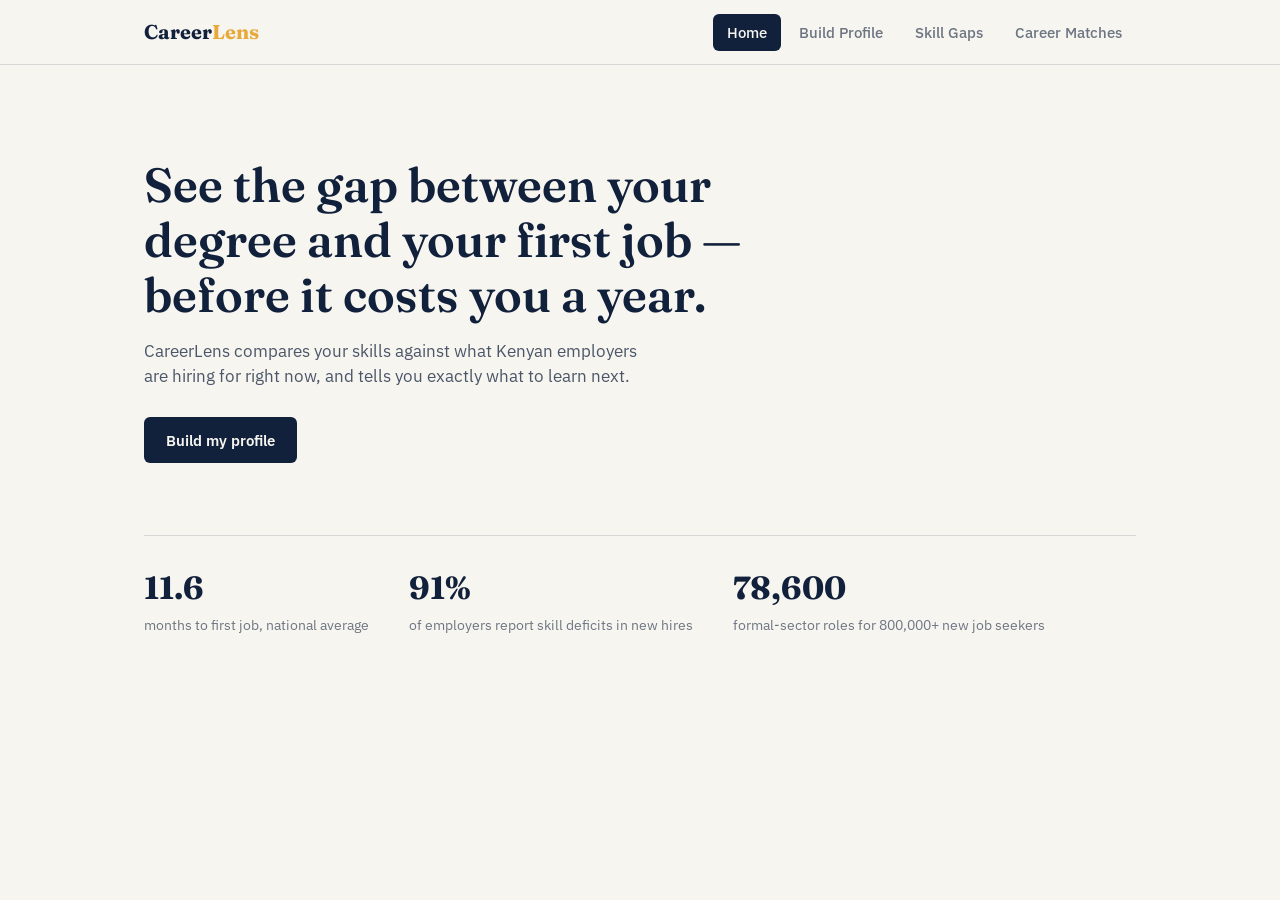
==== index.html @ 1dc39da6 "Rename careerlens.html to index.html" ====
<!DOCTYPE html>
<html lang="en">
<head>
<meta charset="UTF-8">
<meta name="viewport" content="width=device-width, initial-scale=1, viewport-fit=cover">
<title>CareerLens</title>
<link rel="preconnect" href="https://fonts.googleapis.com">
<link rel="preconnect" href="https://fonts.gstatic.com" crossorigin>
<link href="https://fonts.googleapis.com/css2?family=Fraunces:opsz,wght@9..144,400;9..144,600;9..144,700&family=IBM+Plex+Sans:wght@400;500;600&display=swap" rel="stylesheet">
<link rel="stylesheet" href="careerlens.css">
</head>
<body>
<nav>
  <div class="wrap">
    <div class="brand">Career<span>Lens</span></div>
    <div class="tabs" role="tablist" aria-label="Sections">
      <button class="tab-btn active" data-view="home">Home</button>
      <button class="tab-btn" data-view="profile">Build Profile</button>
      <button class="tab-btn" data-view="gaps">Skill Gaps</button>
      <button class="tab-btn" data-view="matches">Career Matches</button>
    </div>
  </div>
</nav>

<section class="view active" id="home">
  <div class="wrap">
    <div class="hero">
      <h1>See the gap between your degree and your first job — before it costs you a year.</h1>
      <p>CareerLens compares your skills against what Kenyan employers are hiring for right now, and tells you exactly what to learn next.</p>
      <button class="cta" onclick="showView('profile')">Build my profile</button>
    </div>
    <div class="stat-row">
      <div class="stat"><b>11.6</b><span>months to first job, national average</span></div>
      <div class="stat"><b>91%</b><span>of employers report skill deficits in new hires</span></div>
      <div class="stat"><b>78,600</b><span>formal-sector roles for 800,000+ new job seekers</span></div>
    </div>
  </div>
</section>

<section class="view" id="profile">
  <div class="wrap">
    <h2 class="section-title">Build your profile</h2>
    <p class="subtitle">This powers your skill-gap analysis and career matches — it takes about two minutes.</p>
    <div class="form-grid">
      <div class="field"><label for="name">Full name</label><input id="name" type="text" placeholder="e.g. James Ngare"></div>
      <div class="field"><label for="programme">Programme</label>
        <select id="programme">
          <option>BSc Software Engineering</option>
          <option>BCom Finance</option>
          <option>BSc Information Technology</option>
          <option>BA Communication</option>
        </select>
      </div>
      <div class="field full"><label>Skills you already have</label>
        <div class="chip-select" id="skillChips">
          <span class="chip">Python</span>
          <span class="chip">Excel</span>
          <span class="chip">SQL</span>
          <span class="chip">Public Speaking</span>
          <span class="chip">Figma</span>
          <span class="chip">Git</span>
          <span class="chip">Data Analysis</span>
          <span class="chip">Cloud Basics</span>
        </div>
      </div>
      <div class="field full">
        <label for="goal">Target career</label>
        <select id="goal">
          <option>Software Developer</option>
          <option>Data Analyst</option>
          <option>Digital Marketer</option>
        </select>
      </div>
      <div class="field full">
        <button class="cta" onclick="showView('gaps')">See my skill gaps</button>
      </div>
    </div>
  </div>
</section>

<section class="view" id="gaps">
  <div class="wrap">
    <h2 class="section-title">Skill gap analysis — Software Developer</h2>
    <p class="subtitle">Matched against 340 recent job listings scraped from local job boards.</p>
    <div class="legend">
      <span><i class="dot" style="background:var(--teal)"></i>You have this</span>
      <span><i class="dot" style="background:var(--clay)"></i>Gap to close</span>
    </div>
    <div id="gapList"></div>
  </div>
</section>

<section class="view" id="matches">
  <div class="wrap">
    <h2 class="section-title">Career matches for you</h2>
    <p class="subtitle">Ranked by how closely your current skill set fits real, currently-open roles.</p>
    <div class="job-list" id="jobList"></div>
  </div>
</section>
<script src="careerlens.js"></script>  
</body>
</html>
---- careerlens.css ----
:root {
  --ink: #12213B;
  --paper: #F7F5F0;
  --gold: #E8A93B;
  --teal: #3C7A6C;
  --clay: #C1543C;
  --paper-dim: #EDEAE1;
  --line: rgba(18, 33, 59, 0.14);
  box-sizing: border-box;
  padding-top: env(safe-area-inset-top, 0px);
  padding-bottom: env(safe-area-inset-bottom, 0px);
}

* {
  box-sizing: inherit;
  margin: 0;
  padding: 0;
}

html {
  scroll-padding-top: env(safe-area-inset-top, 0px);
}

body {
  font-family: 'IBM Plex Sans', sans-serif;
  background: var(--paper);
  color: var(--ink);
  min-height: 100%;
  line-height: 1.5;
}

h1,h2,h3 {
  font-family: 'Fraunces', serif;
  font-weight: 600;
  line-height: 1.15;
}

.wrap {
  max-width: 1040px;
  margin: 0 auto;
  padding: 0 24px;
}

nav {
  position: sticky;
  top: 0;
  top: env(safe-area-inset-top, 0px);
  background: var(--paper);
  border-bottom: 1px solid var(--line);
  z-index: 10;
}

nav .wrap {
  display: flex;
  align-items: center;
  justify-content: space-between;
  height: 64px;
}

.brand {
  font-family: 'Fraunces', serif;
  font-weight: 700;
  font-size: 1.25rem;
}

.brand span {
  color: var(--gold);
}

.tabs {
  display: flex;
  gap: 4px;
}

.tab-btn {
  background: none;
  border: none;
  font: 500 0.92rem 'IBM Plex Sans', sans-serif;
  color: var(--ink);
  padding: 9px 14px;
  border-radius: 6px;
  cursor: pointer;
  opacity: 0.6;
}

.tab-btn:hover {
  opacity: 0.85;
}

.tab-btn.active {
  opacity: 1;
  background: var(--ink);
  color: var(--paper);
}

.tab-btn:focus-visible {
  outline: 2px solid var(--teal);
  outline-offset: 2px;
}

section.view {
  display: none;
  padding: 56px 0 80px;
}

section.view.active {
  display: block;
}

/* Landing */
.hero {
  padding: 36px 0 16px;
  max-width: 640px;
}

.hero h1 {
  font-size: clamp(2.1rem, 4.2vw, 3rem);
  margin-bottom: 16px;
}

.hero p {
  font-size: 1.05rem;
  color: rgba(18, 33, 59, 0.75);
  max-width: 520px;
  margin-bottom: 28px;
}

.cta {
  background: var(--ink);
  color: var(--paper);
  border: none;
  font: 600 0.95rem 'IBM Plex Sans', sans-serif;
  padding: 13px 22px;
  border-radius: 6px;
  cursor: pointer;
}

.cta:focus-visible {
  outline: 2px solid var(--gold);
  outline-offset: 2px;
}

.stat-row {
  display: flex;
  gap: 40px;
  margin-top: 56px;
  flex-wrap: wrap;
  border-top: 1px solid var(--line);
  padding-top: 28px;
}

.stat b {
  font-family: 'Fraunces', serif;
  font-size: 2rem;
  display: block;
  color: var(--ink);
}

.stat span {
  font-size: 0.85rem;
  color: rgba(18, 33, 59, 0.6);
}

/* Forms */
.form-grid {
  display: grid;
  grid-template-columns: 1fr 1fr;
  gap: 20px;
  max-width: 640px;
}

.field {
  display: flex;
  flex-direction: column;
  gap: 6px;
}

.field.full {
  grid-column: 1/-1;
}

label {
  font-size: 0.85rem;
  font-weight: 500;
}

input,select {
  font: 400 0.95rem 'IBM Plex Sans', sans-serif;
  padding: 10px 12px;
  border: 1px solid var(--line);
  border-radius: 6px;
  background: #fff;
  color: var(--ink);
}

input:focus-visible,
select:focus-visible {
  outline: 2px solid var(--teal);
  outline-offset: 1px;
}

.chip-select {
  display: flex;
  flex-wrap: wrap;
  gap: 8px;
}

.chip {
  border: 1px solid var(--line);
  border-radius: 20px;
  padding: 7px 14px;
  font-size: 0.85rem;
  cursor: pointer;
  background: #fff;
  user-select: none;
}

.chip.picked {
  background: var(--ink);
  color: var(--paper);
  border-color: var(--ink);
}

h2.section-title {
  font-size: 1.6rem;
  margin-bottom: 6px;
}

.subtitle {
  color: rgba(18, 33, 59, 0.65);
  margin-bottom: 32px;
  max-width: 560px;
}

/* Skill gap dashboard */
.gap-row {
  display: grid;
  grid-template-columns: 160px 1fr 60px;
  align-items: center;
  gap: 14px;
  padding: 12px 0;
  border-bottom: 1px solid var(--line);
}

.gap-row .bar-track {
  background: var(--paper-dim);
  border-radius: 5px;
  height: 10px;
  overflow: hidden;
}

.gap-row .bar-fill {
  height: 100%;
  border-radius: 5px;
}

.gap-row .pct {
  font-size: 0.85rem;
  text-align: right;
  font-weight: 500;
}

.legend {
  display: flex;
  gap: 22px;
  margin: 10px 0 26px;
  font-size: 0.82rem;
}

.legend span {
  display: inline-flex;
  align-items: center;
  gap: 6px;
}

.dot {
  width: 9px;
  height: 9px;
  border-radius: 50%;
  display: inline-block;
}

/* Career matches */
.job-list {
  display: flex;
  flex-direction: column;
  gap: 0;
}

.job {
  display: grid;
  grid-template-columns: 1fr 90px;
  gap: 16px;
  align-items: start;
  padding: 22px 0;
  border-bottom: 1px solid var(--line);
}

.job h3 {
  font-size: 1.08rem;
  margin-bottom: 4px;
}

.job .employer {
  font-size: 0.85rem;
  color: rgba(18, 33, 59, 0.6);
  margin-bottom: 10px;
}

.job .tags {
  display: flex;
  flex-wrap: wrap;
  gap: 6px;
}

.tag {
  font-size: 0.72rem;
  padding: 3px 9px;
  border-radius: 12px;
  background: var(--paper-dim);
}

.tag.missing {
  background: rgba(193, 84, 60, 0.14);
  color: var(--clay);
}

.match {
  text-align: right;
}

.match b {
  font-family: 'Fraunces', serif;
  font-size: 1.5rem;
}

.match span {
  display: block;
  font-size: 0.72rem;
  color: rgba(18, 33, 59, 0.6);
}

@media (max-width:640px) {
  .form-grid {
    grid-template-columns: 1fr;
  }

  .tabs {
    gap: 0;
  }

  .tab-btn {
    padding: 8px 9px;
    font-size: 0.82rem;
  }

  .gap-row {
    grid-template-columns: 110px 1fr 44px;
  }
}
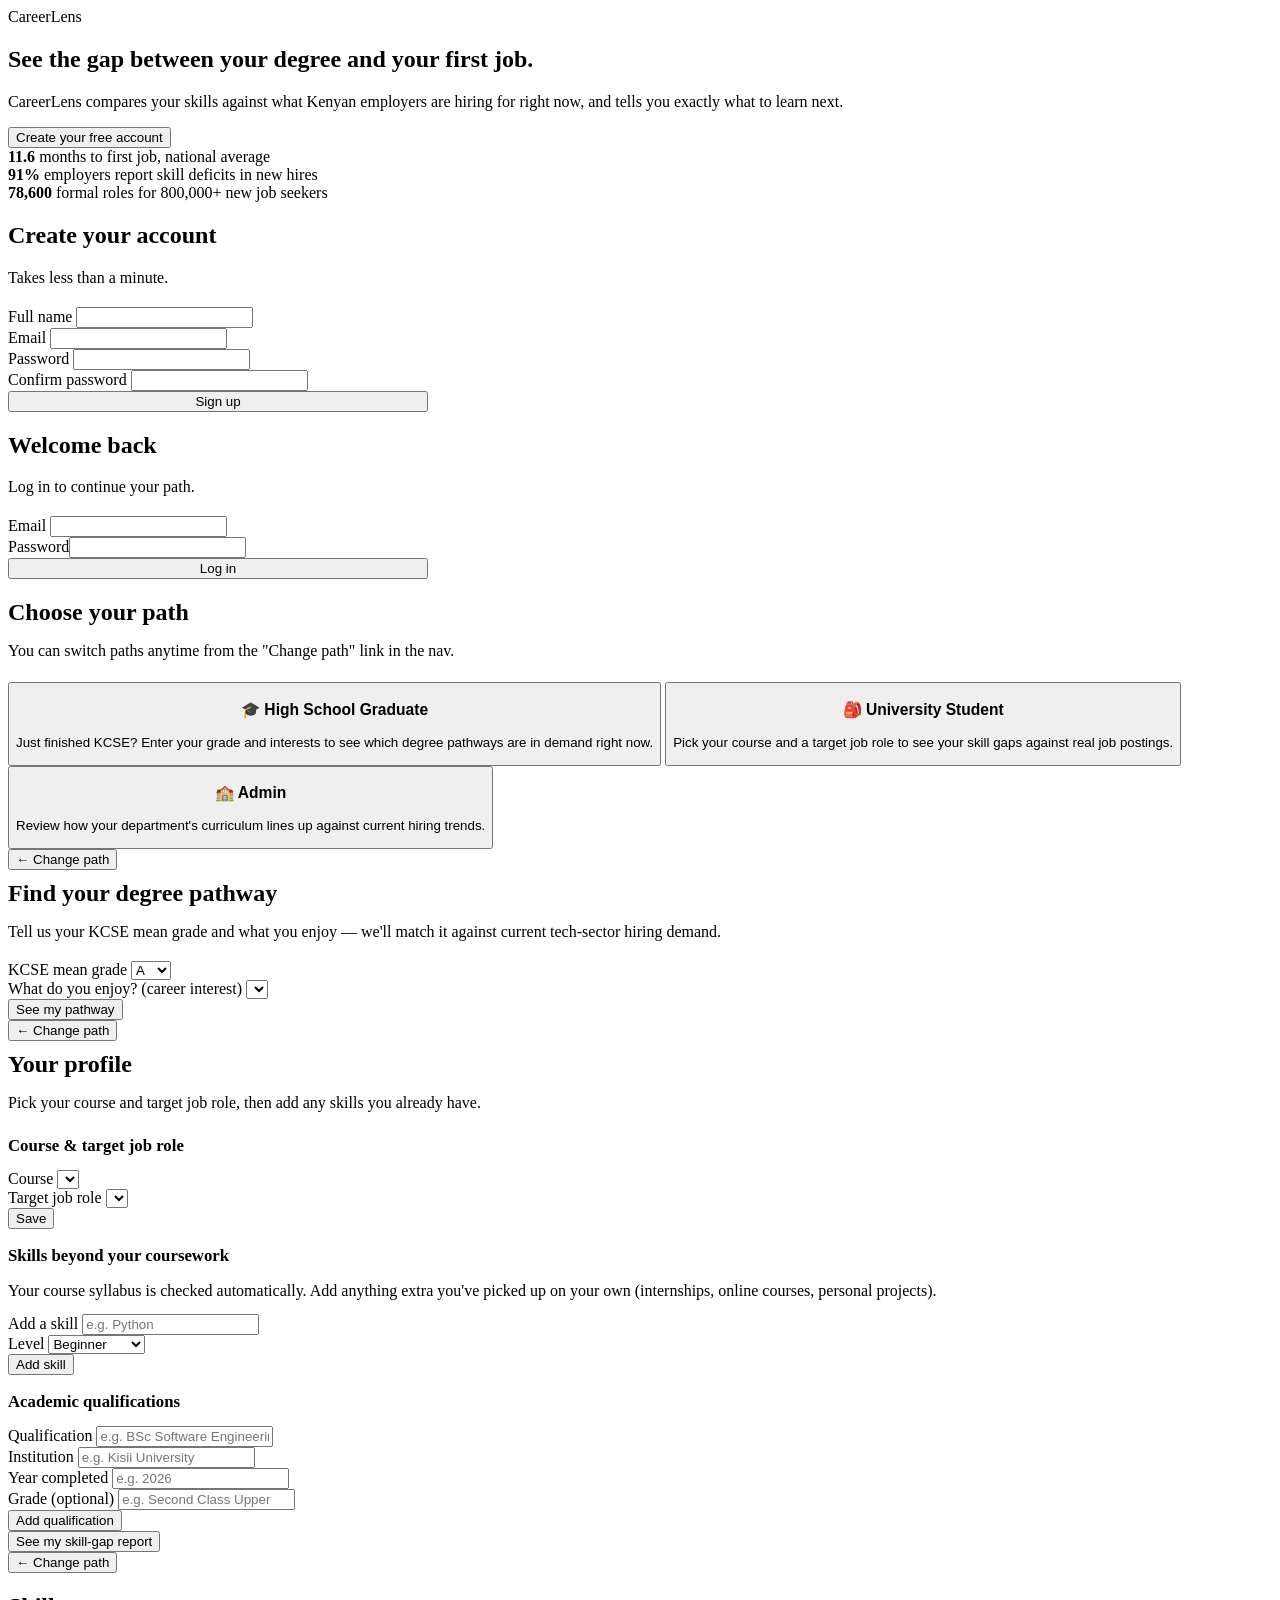
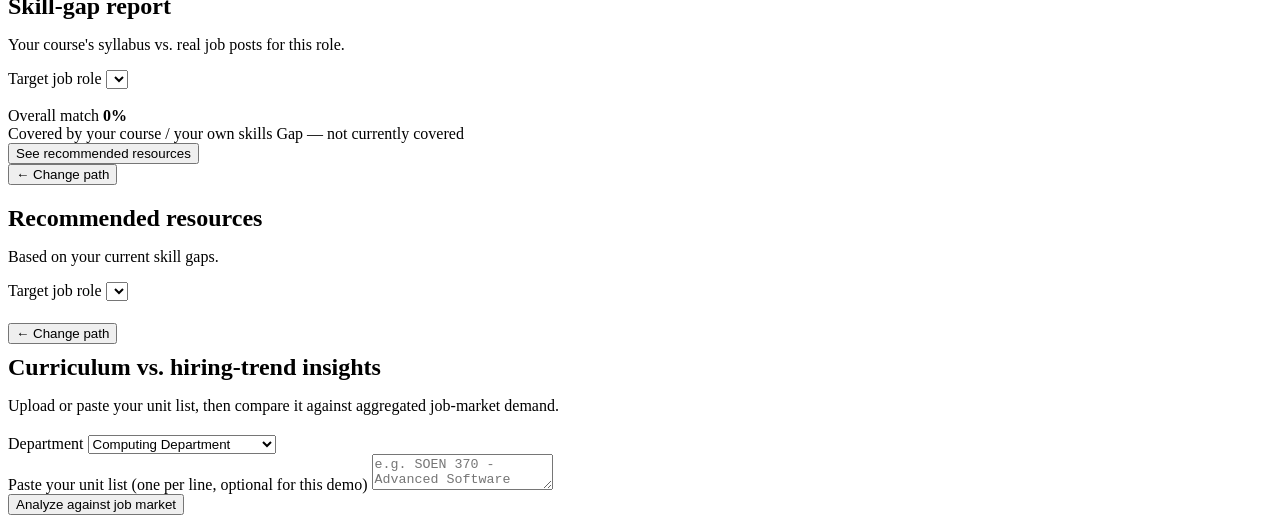
==== commit d3f0c709: "Refactor index.html for improved structure and styling" ====
--- a/index.html
+++ b/index.html
@@ -6,97 +6,292 @@
 <title>CareerLens</title>
 <link rel="preconnect" href="https://fonts.googleapis.com">
 <link rel="preconnect" href="https://fonts.gstatic.com" crossorigin>
-<link href="https://fonts.googleapis.com/css2?family=Fraunces:opsz,wght@9..144,400;9..144,600;9..144,700&family=IBM+Plex+Sans:wght@400;500;600&display=swap" rel="stylesheet">
-<link rel="stylesheet" href="careerlens.css">
+<link href="https://fonts.googleapis.com/css2?family=Fraunces:opsz,wght@9..144,600;9..144,700&family=IBM+Plex+Sans:wght@400;500;600&display=swap" rel="stylesheet">
+<link rel="stylesheet" href="careerLens.css">
 </head>
 <body>
-<nav>
-  <div class="wrap">
-    <div class="brand">Career<span>Lens</span></div>
-    <div class="tabs" role="tablist" aria-label="Sections">
-      <button class="tab-btn active" data-view="home">Home</button>
-      <button class="tab-btn" data-view="profile">Build Profile</button>
-      <button class="tab-btn" data-view="gaps">Skill Gaps</button>
-      <button class="tab-btn" data-view="matches">Career Matches</button>
-    </div>
-  </div>
-</nav>
-
-<section class="view active" id="home">
-  <div class="wrap">
-    <div class="hero">
-      <h1>See the gap between your degree and your first job — before it costs you a year.</h1>
-      <p>CareerLens compares your skills against what Kenyan employers are hiring for right now, and tells you exactly what to learn next.</p>
-      <button class="cta" onclick="showView('profile')">Build my profile</button>
-    </div>
-    <div class="stat-row">
-      <div class="stat"><b>11.6</b><span>months to first job, national average</span></div>
-      <div class="stat"><b>91%</b><span>of employers report skill deficits in new hires</span></div>
-      <div class="stat"><b>78,600</b><span>formal-sector roles for 800,000+ new job seekers</span></div>
-    </div>
-  </div>
-</section>
-
+
+<nav><div class="row">
+  <div class="brand">Career<span>Lens</span></div>
+  <div class="tabs" id="tabs"></div>
+</div></nav>
+
+<section class="view active" id="home"><div class="wrap">
+  <div class="hero">
+    <h1>See the gap between your degree and your first job.</h1>
+    <p>CareerLens compares your skills against what Kenyan employers are hiring for right now, and tells you exactly what to learn next.</p>
+    <button class="btn btn-primary" id="homeCta">Create your free account</button>
+  </div>
+  <div class="stat-row">
+    <div class="stat"><b>11.6</b>
+      <span>months to first job, national average</span>
+    </div>
+    <div class="stat"><b>91%</b>
+      <span>employers report skill deficits in new hires</span>
+    </div>
+    <div class="stat"><b>78,600</b>
+      <span>formal roles for 800,000+ new job seekers</span>
+      <div>
+  </div>
+</div>
+</section>
+
+<section class="view" id="register">
+  <div class="wrap" style="max-width:420px">
+  <h2>Create your account</h2>
+  <p class="muted" style="margin-bottom:20px">Takes less than a minute.</p>
+  <form id="registerForm" class="card">
+    <div class="field">
+      <label>Full name</label>
+      <input id="regName" required>
+    </div>
+    <div class="field">
+      <label>Email</label>
+      <input id="regEmail" type="email" required>
+    </div>
+    <div class="field">
+      <label>Password</label>
+      <input id="regPassword" type="password" required>
+    </div>
+    <div class="field">
+      <label>Confirm password</label>
+      <input id="regConfirm" type="password" required>
+    </div>
+    <div id="regError" class="error-text">
+
+    </div>
+    <button type="submit" class="btn btn-primary" style="width:100%">Sign up</button>
+  </form>
+</div>
+</section>
+
+<section class="view" id="login">
+  <div class="wrap" style="max-width:420px">
+  <h2>Welcome back</h2>
+  <p class="muted" style="margin-bottom:20px">Log in to continue your path.</p>
+  <form id="loginForm" class="card">
+    <div class="field">
+      <label>Email</label>
+      <input id="loginEmail" type="email" required>
+    </div>
+    <div class="field">
+      <label>Password</label><input id="loginPassword" type="password" required></div>
+    <div id="loginError" class="error-text">
+    </div>
+    <button type="submit" class="btn btn-primary" style="width:100%">Log in</button>
+  </form>
+</div>
+</section>
+
+<!-- PATH CHOOSER -->
+<section class="view" id="path">
+  <div class="wrap">
+  <h2 style="margin-bottom:4px">Choose your path</h2>
+  <p class="muted" style="margin-bottom:22px">You can switch paths anytime from the "Change path" link in the nav.</p>
+  <div class="path-grid">
+    <button class="path-card" id="pickKcse">
+      <h3>🎓 High School Graduate</h3>
+      <p class="muted">Just finished KCSE? Enter your grade and interests to see which degree pathways are in demand right now.</p>
+    </button>
+    <button class="path-card" id="pickUniversity">
+      <h3>🎒 University Student</h3>
+      <p class="muted">Pick your course and a target job role to see your skill gaps against real job postings.</p>
+    </button>
+    <button class="path-card" id="pickLecturer">
+      <h3>🏫 Admin</h3>
+      <p class="muted">Review how your department's curriculum lines up against current hiring trends.</p>
+    </button>
+  </div>
+</div>
+</section>
+
+<!-- KCSE PATHWAY -->
+<section class="view" id="kcse">
+  <div class="wrap">
+  <button class="change-path" data-view="path">← Change path</button>
+  <h2 style="margin:10px 0 4px">Find your degree pathway</h2>
+  <p class="muted" style="margin-bottom:20px">Tell us your KCSE mean grade and what you enjoy — we'll match it against current tech-sector hiring demand.</p>
+
+  <form id="kcseForm" class="card">
+    <div class="field">
+      <label>KCSE mean grade</label>
+      <select id="kcseGrade">
+        <option>A</option>
+        <option>A-</option>
+        <option>B+</option>
+        <option>B</option>
+        <option>B-</option>
+        <option>C+</option>
+        <option>C</option>
+        <option>C-</option>
+        <option>D+</option>
+        <option>D</option>
+        <option>D-</option>
+        <option>E</option>
+      </select>
+    </div>
+    <div class="field">
+      <label>What do you enjoy? (career interest)</label>
+      <select id="kcseInterest"></select>
+    </div>
+    <button type="submit" class="btn btn-primary">See my pathway</button>
+  </form>
+
+  <div id="kcseResult"></div>
+</div>
+</section>
+
+<!-- UNIVERSITY: PROFILE -->
 <section class="view" id="profile">
   <div class="wrap">
-    <h2 class="section-title">Build your profile</h2>
-    <p class="subtitle">This powers your skill-gap analysis and career matches — it takes about two minutes.</p>
-    <div class="form-grid">
-      <div class="field"><label for="name">Full name</label><input id="name" type="text" placeholder="e.g. James Ngare"></div>
-      <div class="field"><label for="programme">Programme</label>
-        <select id="programme">
-          <option>BSc Software Engineering</option>
-          <option>BCom Finance</option>
-          <option>BSc Information Technology</option>
-          <option>BA Communication</option>
-        </select>
-      </div>
-      <div class="field full"><label>Skills you already have</label>
-        <div class="chip-select" id="skillChips">
-          <span class="chip">Python</span>
-          <span class="chip">Excel</span>
-          <span class="chip">SQL</span>
-          <span class="chip">Public Speaking</span>
-          <span class="chip">Figma</span>
-          <span class="chip">Git</span>
-          <span class="chip">Data Analysis</span>
-          <span class="chip">Cloud Basics</span>
-        </div>
-      </div>
-      <div class="field full">
-        <label for="goal">Target career</label>
-        <select id="goal">
-          <option>Software Developer</option>
-          <option>Data Analyst</option>
-          <option>Digital Marketer</option>
-        </select>
-      </div>
-      <div class="field full">
-        <button class="cta" onclick="showView('gaps')">See my skill gaps</button>
-      </div>
-    </div>
-  </div>
-</section>
-
+  <button class="change-path" data-view="path">← Change path</button>
+  <h2 style="margin:10px 0 4px">Your profile</h2>
+  <p class="muted" style="margin-bottom:24px">Pick your course and target job role, then add any skills you already have.</p>
+
+  <div class="card">
+    <h3 style="font-size:1.05rem; margin-bottom:14px">Course & target job role</h3>
+    <div class="field">
+      <label>Course</label>
+      <select id="programmeSelect">
+      </select>
+    </div>
+    <div class="field">
+      <label>Target job role</label>
+      <select id="careerGoalSelect">
+
+      </select>
+    </div>
+    <button class="btn btn-primary" id="saveBasics">Save</button>
+  </div>
+
+  <div class="card">
+    <h3 style="font-size:1.05rem; margin-bottom:14px">Skills beyond your coursework</h3>
+    <p class="muted" style="margin-bottom:12px">Your course syllabus is checked automatically. Add anything extra you've picked up on your own (internships, online courses, personal projects).</p>
+    <div id="skillChips" style="margin-bottom:14px">
+
+    </div>
+    <form id="skillForm" class="btn-row">
+      <div class="field" style="flex:1; min-width:150px; margin-bottom:0">
+        <label>Add a skill</label>
+        <input id="skillName" placeholder="e.g. Python">
+      </div>
+      <div class="field" style="margin-bottom:0">
+        <label>Level</label>
+        <select id="skillLevel">
+          <option>Beginner</option>
+          <option>Intermediate</option>
+          <option>Advanced</option></select>
+      </div>
+      <button type="submit" class="btn btn-outline">Add skill</button>
+    </form>
+  </div>
+
+  <div class="card">
+    <h3 style="font-size:1.05rem; margin-bottom:14px">Academic qualifications</h3>
+    <div id="qualList" style="margin-bottom:14px">
+
+    </div>
+    <form id="qualForm">
+      <div class="field">
+        <label>Qualification</label>
+        <input id="qualDegree" placeholder="e.g. BSc Software Engineering">
+      </div>
+      <div class="field">
+        <label>Institution</label>
+        <input id="qualInstitution" placeholder="e.g. Kisii University">
+      </div>
+      <div class="field">
+        <label>Year completed</label>
+        <input id="qualYear" placeholder="e.g. 2026">
+      </div>
+      <div class="field">
+        <label>Grade (optional)</label>
+        <input id="qualGrade" placeholder="e.g. Second Class Upper">
+      </div>
+      <button type="submit" class="btn btn-outline">Add qualification</button>
+    </form>
+  </div>
+
+  <button class="btn btn-primary" id="goToGaps">See my skill-gap report</button>
+</div></section>
+
+<!-- UNIVERSITY: SKILL GAPS -->
 <section class="view" id="gaps">
   <div class="wrap">
-    <h2 class="section-title">Skill gap analysis — Software Developer</h2>
-    <p class="subtitle">Matched against 340 recent job listings scraped from local job boards.</p>
-    <div class="legend">
-      <span><i class="dot" style="background:var(--teal)"></i>You have this</span>
-      <span><i class="dot" style="background:var(--clay)"></i>Gap to close</span>
-    </div>
-    <div id="gapList"></div>
-  </div>
-</section>
-
-<section class="view" id="matches">
-  <div class="wrap">
-    <h2 class="section-title">Career matches for you</h2>
-    <p class="subtitle">Ranked by how closely your current skill set fits real, currently-open roles.</p>
-    <div class="job-list" id="jobList"></div>
-  </div>
-</section>
-<script src="careerlens.js"></script>  
+  <button class="change-path" data-view="path">← Change path</button>
+  <div class="btn-row" style="justify-content:space-between; margin:10px 0 18px">
+    <div>
+      <h2 style="margin-bottom:4px">Skill-gap report</h2><p class="muted">Your course's syllabus vs. real job posts for this role.</p>
+    </div>
+    <div class="field" style="margin-bottom:0">
+      <label>Target job role</label>
+      <select id="gapsCareerSelect"></select>
+    </div>
+  </div>
+  <div class="card overall">
+    <span class="muted">Overall match</span>
+    <b id="overallPct">0%</b>
+  </div>
+  <div class="legend">
+    <span><i class="dot" style="background:var(--teal)"></i>Covered by your course / your own skills</span>
+    <span><i class="dot" style="background:var(--clay)"></i>Gap — not currently covered</span>
+  </div>
+  <div class="card" id="gapList">
+
+  </div>
+  <div class="card" id="unitAdvice">
+
+  </div>
+  <button class="btn btn-primary" id="seeRecommendations">See recommended resources</button>
+</div></section>
+
+<!-- UNIVERSITY: RECOMMENDATIONS -->
+<section class="view" id="recommendations">
+  <div class="wrap">
+  <button class="change-path" data-view="path">← Change path</button>
+  <div class="btn-row" style="justify-content:space-between; margin:10px 0 22px">
+    <div>
+      <h2 style="margin-bottom:4px">Recommended resources</h2>
+      <p class="muted">Based on your current skill gaps.</p>
+    </div>
+    <div class="field" style="margin-bottom:0">
+      <label>Target job role</label>
+      <select id="recCareerSelect">
+
+      </select>
+    </div>
+  </div>
+  <div id="recList">
+
+  </div>
+</div>
+</section>
+
+<!-- LECTURER / ADMIN -->
+<section class="view" id="lecturer">
+  <div class="wrap">
+  <button class="change-path" data-view="path">← Change path</button>
+  <h2 style="margin:10px 0 4px">Curriculum vs. hiring-trend insights</h2>
+  <p class="muted" style="margin-bottom:20px">Upload or paste your unit list, then compare it against aggregated job-market demand.</p>
+
+  <form id="lecturerForm" class="card">
+    <div class="field">
+      <label>Department</label>
+      <select id="deptSelect">
+        <option>Computing Department</option>
+        <option>Business Department</option>
+        <option>Communication Department</option></select>
+    </div>
+    <div class="field">
+      <label>Paste your unit list (one per line, optional for this demo)</label>
+      <textarea id="curriculumText" placeholder="e.g. SOEN 370 - Advanced Software Design&#10;SOEN 210 - Databases"></textarea>
+    </div>
+    <button type="submit" class="btn btn-primary">Analyze against job market</button>
+  </form>
+
+  <div id="lecturerResult"></div>
+</div></section>
+
+<script src="careerLens.js"></script>
 </body>
 </html>
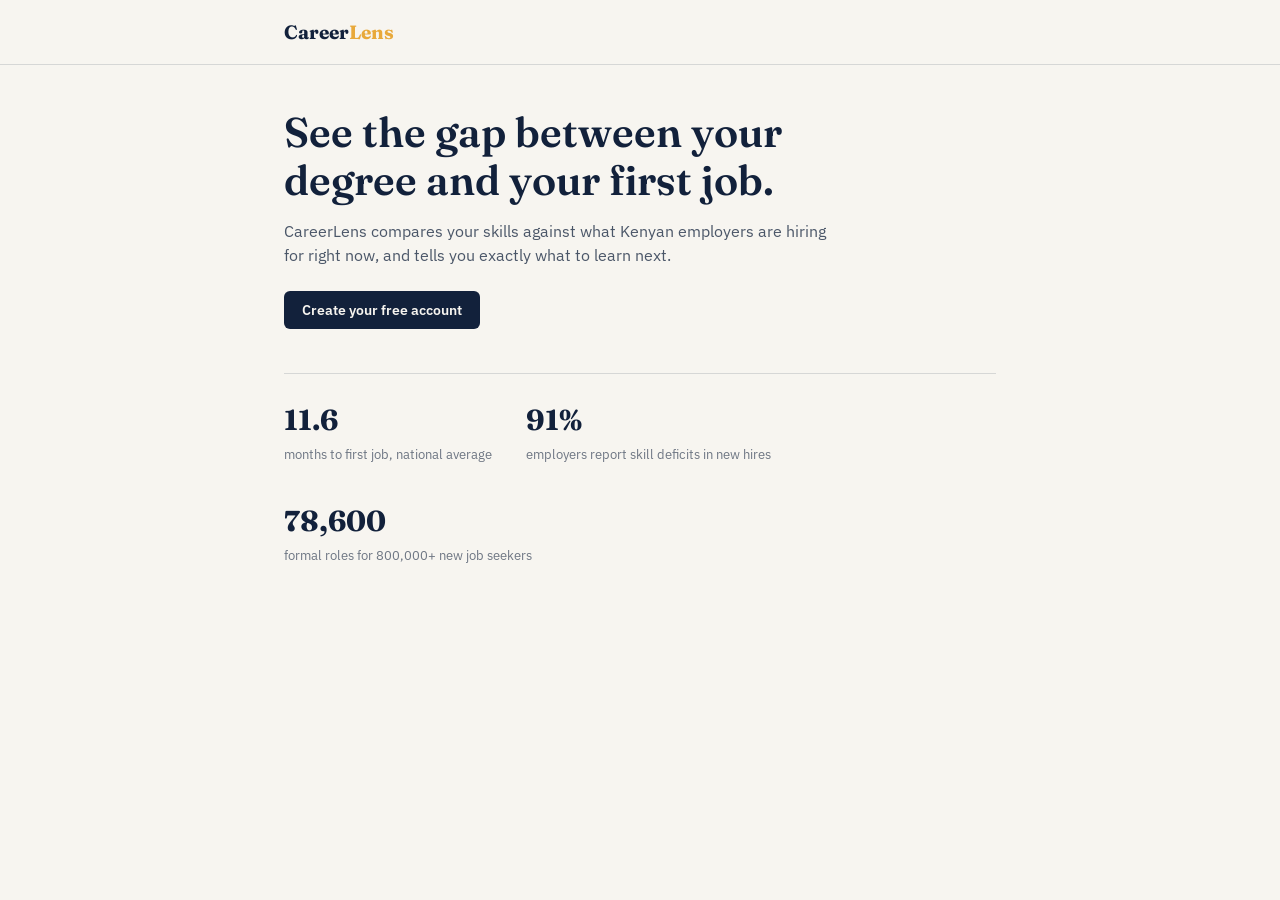
==== commit f284b61f: "Update index.html" ====
--- a/index.html
+++ b/index.html
@@ -7,7 +7,7 @@
 <link rel="preconnect" href="https://fonts.googleapis.com">
 <link rel="preconnect" href="https://fonts.gstatic.com" crossorigin>
 <link href="https://fonts.googleapis.com/css2?family=Fraunces:opsz,wght@9..144,600;9..144,700&family=IBM+Plex+Sans:wght@400;500;600&display=swap" rel="stylesheet">
-<link rel="stylesheet" href="careerLens.css">
+<link rel="stylesheet" href="careerlens.css">
 </head>
 <body>
 
--- a/careerlens.css
+++ b/careerlens.css
@@ -0,0 +1,404 @@
+:root {
+  --ink: #12213B;
+  --paper: #F7F5F0;
+  --paperdim: #EDEAE1;
+  --gold: #E8A93B;
+  --teal: #3C7A6C;
+  --clay: #C1543C;
+  --line: rgba(18, 33, 59, 0.14);
+  box-sizing: border-box;
+  padding-top: env(safe-area-inset-top, 0px);
+  padding-bottom: env(safe-area-inset-bottom, 0px);
+}
+
+* {
+  box-sizing: inherit;
+  margin: 0;
+  padding: 0;
+}
+
+html {
+  scroll-padding-top: env(safe-area-inset-top, 0px);
+}
+
+body {
+  font-family: 'IBM Plex Sans', sans-serif;
+  background: var(--paper);
+  color: var(--ink);
+  min-height: 100%;
+  line-height: 1.5;
+}
+
+h1,h2,h3 {
+  font-family: 'Fraunces', serif;
+  font-weight: 600;
+  line-height: 1.15;
+}
+
+.wrap {
+  max-width: 760px;
+  margin: 0 auto;
+  padding: 0 24px;
+}
+
+nav {
+  position: sticky;
+  top: 0;
+  top: env(safe-area-inset-top, 0px);
+  background: var(--paper);
+  border-bottom: 1px solid var(--line);
+  z-index: 10;
+}
+
+nav .row {
+  max-width: 760px;
+  margin: 0 auto;
+  padding: 0 24px;
+  display: flex;
+  align-items: center;
+  justify-content: space-between;
+  height: 64px;
+  flex-wrap: wrap;
+}
+
+.brand {
+  font-family: 'Fraunces', serif;
+  font-weight: 700;
+  font-size: 1.2rem;
+}
+
+.brand span {
+  color: var(--gold);
+}
+
+.tabs {
+  display: flex;
+  gap: 2px;
+  align-items: center;
+  flex-wrap: wrap;
+}
+
+.tab-btn {
+  background: none;
+  border: none;
+  font: 500 0.84rem 'IBM Plex Sans', sans-serif;
+  color: var(--ink);
+  padding: 8px 10px;
+  border-radius: 6px;
+  cursor: pointer;
+  opacity: 0.65;
+}
+
+.tab-btn:hover {
+  opacity: 0.9;
+}
+
+.tab-btn.active {
+  opacity: 1;
+  background: var(--ink);
+  color: var(--paper);
+}
+
+.tab-btn:focus-visible {
+  outline: 2px solid var(--teal);
+  outline-offset: 2px;
+}
+
+section.view {
+  display: none;
+  padding: 44px 0 70px;
+}
+
+section.view.active {
+  display: block;
+}
+
+.hero {
+  max-width: 560px;
+}
+
+.hero h1 {
+  font-size: clamp(1.9rem, 4vw, 2.6rem);
+  margin-bottom: 14px;
+}
+
+.hero p {
+  color: rgba(18, 33, 59, 0.75);
+  margin-bottom: 24px;
+}
+
+.stat-row {
+  display: flex;
+  gap: 34px;
+  margin-top: 44px;
+  flex-wrap: wrap;
+  border-top: 1px solid var(--line);
+  padding-top: 24px;
+}
+
+.stat b {
+  font-family: 'Fraunces', serif;
+  font-size: 1.8rem;
+  display: block;
+}
+
+.stat span {
+  font-size: 0.82rem;
+  color: rgba(18, 33, 59, 0.6);
+}
+
+.card {
+  background: #fff;
+  border: 1px solid var(--line);
+  border-radius: 10px;
+  padding: 22px;
+  margin-bottom: 20px;
+}
+
+.field {
+  display: flex;
+  flex-direction: column;
+  gap: 6px;
+  margin-bottom: 14px;
+}
+
+label {
+  font-size: 0.83rem;
+  font-weight: 500;
+}
+
+input,select,textarea {
+  font: 400 0.92rem 'IBM Plex Sans', sans-serif;
+  padding: 9px 11px;
+  border: 1px solid var(--line);
+  border-radius: 6px;
+  background: #fff;
+  color: var(--ink);
+  width: 100%;
+}
+
+textarea {
+  resize: vertical;
+  min-height: 90px;
+}
+
+input:focus-visible,
+select:focus-visible,
+textarea:focus-visible {
+  outline: 2px solid var(--teal);
+  outline-offset: 1px;
+}
+
+.btn {
+  font: 600 0.88rem 'IBM Plex Sans', sans-serif;
+  padding: 10px 18px;
+  border-radius: 6px;
+  cursor: pointer;
+  border: none;
+}
+
+.btn-primary {
+  background: var(--ink);
+  color: var(--paper);
+}
+
+.btn-primary:hover {
+  opacity: 0.9;
+}
+
+.btn-outline {
+  background: #fff;
+  border: 1px solid var(--line);
+  color: var(--ink);
+}
+
+.btn-row {
+  display: flex;
+  gap: 10px;
+  flex-wrap: wrap;
+  align-items: flex-end;
+}
+
+.chip {
+  border: 1px solid var(--line);
+  border-radius: 20px;
+  padding: 6px 12px;
+  font-size: 0.82rem;
+  background: var(--paper);
+  display: inline-flex;
+  align-items: center;
+  gap: 8px;
+  margin: 0 6px 6px 0;
+}
+
+.chip button {
+  background: none;
+  border: none;
+  cursor: pointer;
+  opacity: 0.6;
+  font-size: 0.9rem;
+}
+
+.list-item {
+  display: flex;
+  justify-content: space-between;
+  align-items: center;
+  border: 1px solid var(--line);
+  border-radius: 6px;
+  padding: 9px 12px;
+  font-size: 0.85rem;
+  margin-bottom: 8px;
+}
+
+.list-item button {
+  background: none;
+  border: none;
+  color: var(--clay);
+  font-size: 0.78rem;
+  font-weight: 600;
+  cursor: pointer;
+}
+
+.error-text {
+  color: var(--clay);
+  font-size: 0.85rem;
+  margin-top: 6px;
+}
+
+.muted {
+  color: rgba(18, 33, 59, 0.55);
+  font-size: 0.85rem;
+}
+
+.gap-row {
+  display: grid;
+  grid-template-columns: 150px 1fr 70px 44px;
+  align-items: center;
+  gap: 10px;
+  padding: 10px 0;
+  border-bottom: 1px solid var(--line);
+}
+
+.gap-row .src {
+  font-size: 0.72rem;
+  padding: 2px 8px;
+  border-radius: 10px;
+  background: var(--paperdim);
+  text-align: center;
+}
+
+.gap-row .src.you {
+  background: rgba(60, 122, 108, 0.15);
+  color: var(--teal);
+}
+
+.bar-track {
+  background: var(--paperdim);
+  border-radius: 5px;
+  height: 9px;
+  overflow: hidden;
+}
+
+.bar-fill {
+  height: 100%;
+  border-radius: 5px;
+}
+
+.legend {
+  display: flex;
+  gap: 18px;
+  margin-bottom: 14px;
+  font-size: 0.8rem;
+  flex-wrap: wrap;
+}
+
+.legend span {
+  display: inline-flex;
+  align-items: center;
+  gap: 6px;
+}
+
+.dot {
+  width: 9px;
+  height: 9px;
+  border-radius: 50%;
+  display: inline-block;
+}
+
+.overall {
+  display: flex;
+  justify-content: space-between;
+  align-items: center;
+}
+
+.overall b {
+  font-family: 'Fraunces', serif;
+  font-size: 1.8rem;
+}
+
+a.reslink {
+  font-weight: 600;
+  color: var(--ink);
+}
+
+.path-grid {
+  display: grid;
+  grid-template-columns: 1fr;
+  gap: 16px;
+}
+
+@media (min-width:640px) {
+  .path-grid {
+    grid-template-columns: 1fr 1fr 1fr;
+  }
+}
+
+.path-card {
+  background: #fff;
+  border: 1px solid var(--line);
+  border-radius: 10px;
+  padding: 22px;
+  cursor: pointer;
+  text-align: left;
+}
+
+.path-card:hover {
+  border-color: var(--ink);
+}
+
+.path-card h3 {
+  font-size: 1.05rem;
+  margin-bottom: 6px;
+}
+
+.change-path {
+  font-size: 0.78rem;
+  text-decoration: underline;
+  opacity: 0.7;
+  cursor: pointer;
+  background: none;
+  border: none;
+  color: var(--ink);
+}
+
+.insight-row {
+  display: grid;
+  grid-template-columns: 1fr 70px 1fr;
+  gap: 12px;
+  padding: 9px 0;
+  border-bottom: 1px solid var(--line);
+  font-size: 0.85rem;
+  align-items: center;
+}
+
+@media (max-width:640px) {
+  .gap-row {
+    grid-template-columns: 100px 1fr 55px 34px;
+    font-size: 0.85rem;
+  }
+
+  .insight-row {
+    grid-template-columns: 1fr;
+    gap: 2px;
+  }
+}
